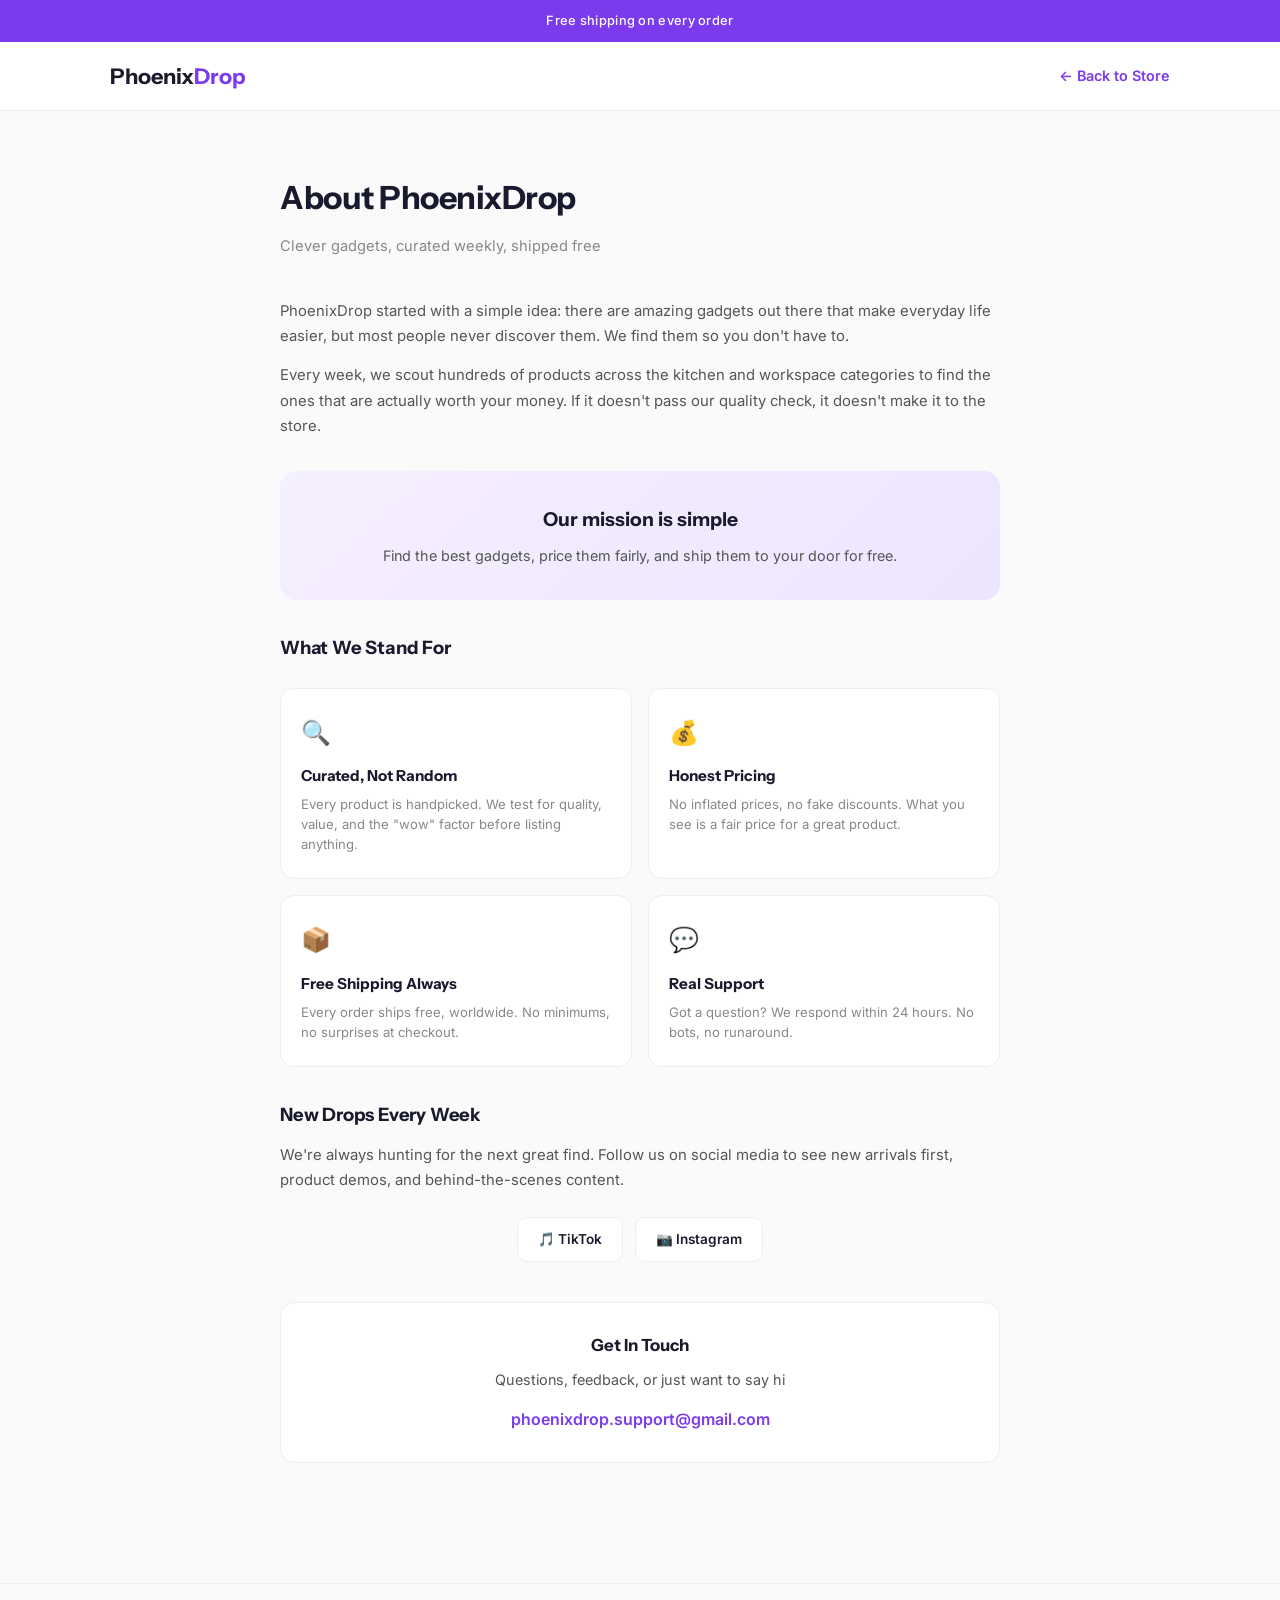
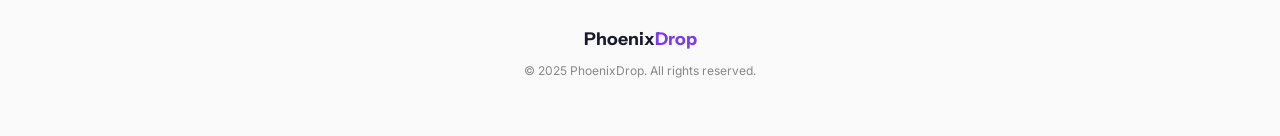
==== about.html @ 6f63354a "rebuild: update store with latest products" ====
<!DOCTYPE html>
<html lang="en">
<head>
<meta charset="UTF-8">
<meta name="viewport" content="width=device-width,initial-scale=1.0">
<title>About | PhoenixDrop</title>
<link rel="preconnect" href="https://fonts.googleapis.com">
<link href="https://fonts.googleapis.com/css2?family=Instrument+Sans:wght@400;500;600;700&family=Inter:wght@400;500;600&display=swap" rel="stylesheet">
<style>
*{margin:0;padding:0;box-sizing:border-box;}
:root{--purple:#7c3aed;--bg:#fafafa;--card:#fff;--text1:#1a1a2e;--text3:#555;--text4:#888;--border:#eee;--font-d:'Instrument Sans',sans-serif;--font-b:'Inter',sans-serif;}
body{font-family:var(--font-b);background:var(--bg);color:var(--text1);line-height:1.7;}
.top-bar{background:var(--purple);color:#fff;text-align:center;padding:10px;font-size:.8rem;font-weight:500;letter-spacing:.3px;}
header{background:var(--card);border-bottom:1px solid var(--border);padding:16px 0;position:sticky;top:0;z-index:100;}
.hdr-inner{max-width:1100px;margin:0 auto;padding:0 20px;display:flex;align-items:center;justify-content:space-between;}
.logo a{text-decoration:none;font-family:var(--font-d);font-size:1.35rem;font-weight:700;color:var(--text1);}
.logo em{font-style:normal;color:var(--purple);}
.back-link{color:var(--purple);text-decoration:none;font-weight:600;font-size:.9rem;}
.back-link:hover{text-decoration:underline;}
.page-wrap{max-width:760px;margin:0 auto;padding:60px 20px 80px;}
h1{font-family:var(--font-d);font-size:2rem;font-weight:700;margin-bottom:8px;letter-spacing:-.5px;}
.subtitle{color:var(--text4);font-size:.92rem;margin-bottom:40px;}
h2{font-family:var(--font-d);font-size:1.15rem;font-weight:700;margin:32px 0 12px;color:var(--text1);letter-spacing:-.2px;}
p{color:var(--text3);margin-bottom:14px;font-size:.93rem;}
.values-grid{display:grid;grid-template-columns:repeat(2,1fr);gap:16px;margin:24px 0 32px;}
.val-card{background:var(--card);border:1px solid var(--border);border-radius:14px;padding:24px 20px;}
.val-card .vi{font-size:1.5rem;margin-bottom:10px;}
.val-card .vt{font-family:var(--font-d);font-weight:700;font-size:.95rem;margin-bottom:6px;}
.val-card .vd{font-size:.82rem;color:var(--text4);line-height:1.5;}
.mission-box{background:linear-gradient(135deg,#f5f0ff,#ede5ff);border-radius:16px;padding:32px;margin:32px 0;text-align:center;}
.mission-box .mq{font-family:var(--font-d);font-size:1.2rem;font-weight:700;color:var(--text1);margin-bottom:8px;}
.mission-box p{color:var(--text3);margin:0;font-size:.9rem;}
.social-row{display:flex;gap:12px;justify-content:center;margin:24px 0;}
.social-row a{display:inline-flex;align-items:center;gap:6px;padding:10px 20px;background:var(--card);border:1px solid var(--border);border-radius:10px;text-decoration:none;color:var(--text1);font-weight:600;font-size:.85rem;transition:all .2s;}
.social-row a:hover{border-color:var(--purple);color:var(--purple);transform:translateY(-2px);}
.contact-box{background:var(--card);border:1px solid var(--border);border-radius:14px;padding:28px;margin-top:40px;text-align:center;}
.contact-box h3{font-family:var(--font-d);font-size:1.05rem;margin-bottom:8px;}
.contact-box a{color:var(--purple);font-weight:600;text-decoration:none;}
.contact-box a:hover{text-decoration:underline;}
footer{text-align:center;padding:40px 20px;border-top:1px solid var(--border);margin-top:40px;}
.f-brand{font-family:var(--font-d);font-weight:700;font-size:1.1rem;}
.f-brand em{font-style:normal;color:var(--purple);}
.f-copy{font-size:.75rem;color:var(--text4);margin-top:8px;}
@media(max-width:600px){.values-grid{grid-template-columns:1fr;}.social-row{flex-direction:column;align-items:center;}h1{font-size:1.5rem;}}
</style>
</head>
<body>
<div class="top-bar">Free shipping on every order</div>
<header>
  <div class="hdr-inner">
    <div class="logo"><a href="index.html">Phoenix<em>Drop</em></a></div>
    <a href="index.html" class="back-link">&larr; Back to Store</a>
  </div>
</header>
<div class="page-wrap">
  <h1>About PhoenixDrop</h1>
  <p class="subtitle">Clever gadgets, curated weekly, shipped free</p>

  <p>PhoenixDrop started with a simple idea: there are amazing gadgets out there that make everyday life easier, but most people never discover them. We find them so you don't have to.</p>
  <p>Every week, we scout hundreds of products across the kitchen and workspace categories to find the ones that are actually worth your money. If it doesn't pass our quality check, it doesn't make it to the store.</p>

  <div class="mission-box">
    <div class="mq">Our mission is simple</div>
    <p>Find the best gadgets, price them fairly, and ship them to your door for free.</p>
  </div>

  <h2>What We Stand For</h2>
  <div class="values-grid">
    <div class="val-card">
      <div class="vi">&#x1F50D;</div>
      <div class="vt">Curated, Not Random</div>
      <div class="vd">Every product is handpicked. We test for quality, value, and the "wow" factor before listing anything.</div>
    </div>
    <div class="val-card">
      <div class="vi">&#x1F4B0;</div>
      <div class="vt">Honest Pricing</div>
      <div class="vd">No inflated prices, no fake discounts. What you see is a fair price for a great product.</div>
    </div>
    <div class="val-card">
      <div class="vi">&#x1F4E6;</div>
      <div class="vt">Free Shipping Always</div>
      <div class="vd">Every order ships free, worldwide. No minimums, no surprises at checkout.</div>
    </div>
    <div class="val-card">
      <div class="vi">&#x1F4AC;</div>
      <div class="vt">Real Support</div>
      <div class="vd">Got a question? We respond within 24 hours. No bots, no runaround.</div>
    </div>
  </div>

  <h2>New Drops Every Week</h2>
  <p>We're always hunting for the next great find. Follow us on social media to see new arrivals first, product demos, and behind-the-scenes content.</p>

  <div class="social-row">
    <a href="https://tiktok.com/@phoenixdropstore" target="_blank">&#x1F3B5; TikTok</a>
    <a href="https://instagram.com/phoenixdropstore" target="_blank">&#x1F4F7; Instagram</a>
  </div>

  <div class="contact-box">
    <h3>Get In Touch</h3>
    <p style="color:var(--text3);font-size:.9rem;">Questions, feedback, or just want to say hi</p>
    <a href="mailto:phoenixdrop.support@gmail.com">phoenixdrop.support@gmail.com</a>
  </div>
</div>
<footer>
  <div class="f-brand">Phoenix<em>Drop</em></div>
  <p class="f-copy">&copy; 2025 PhoenixDrop. All rights reserved.</p>
</footer>
</body>
</html>
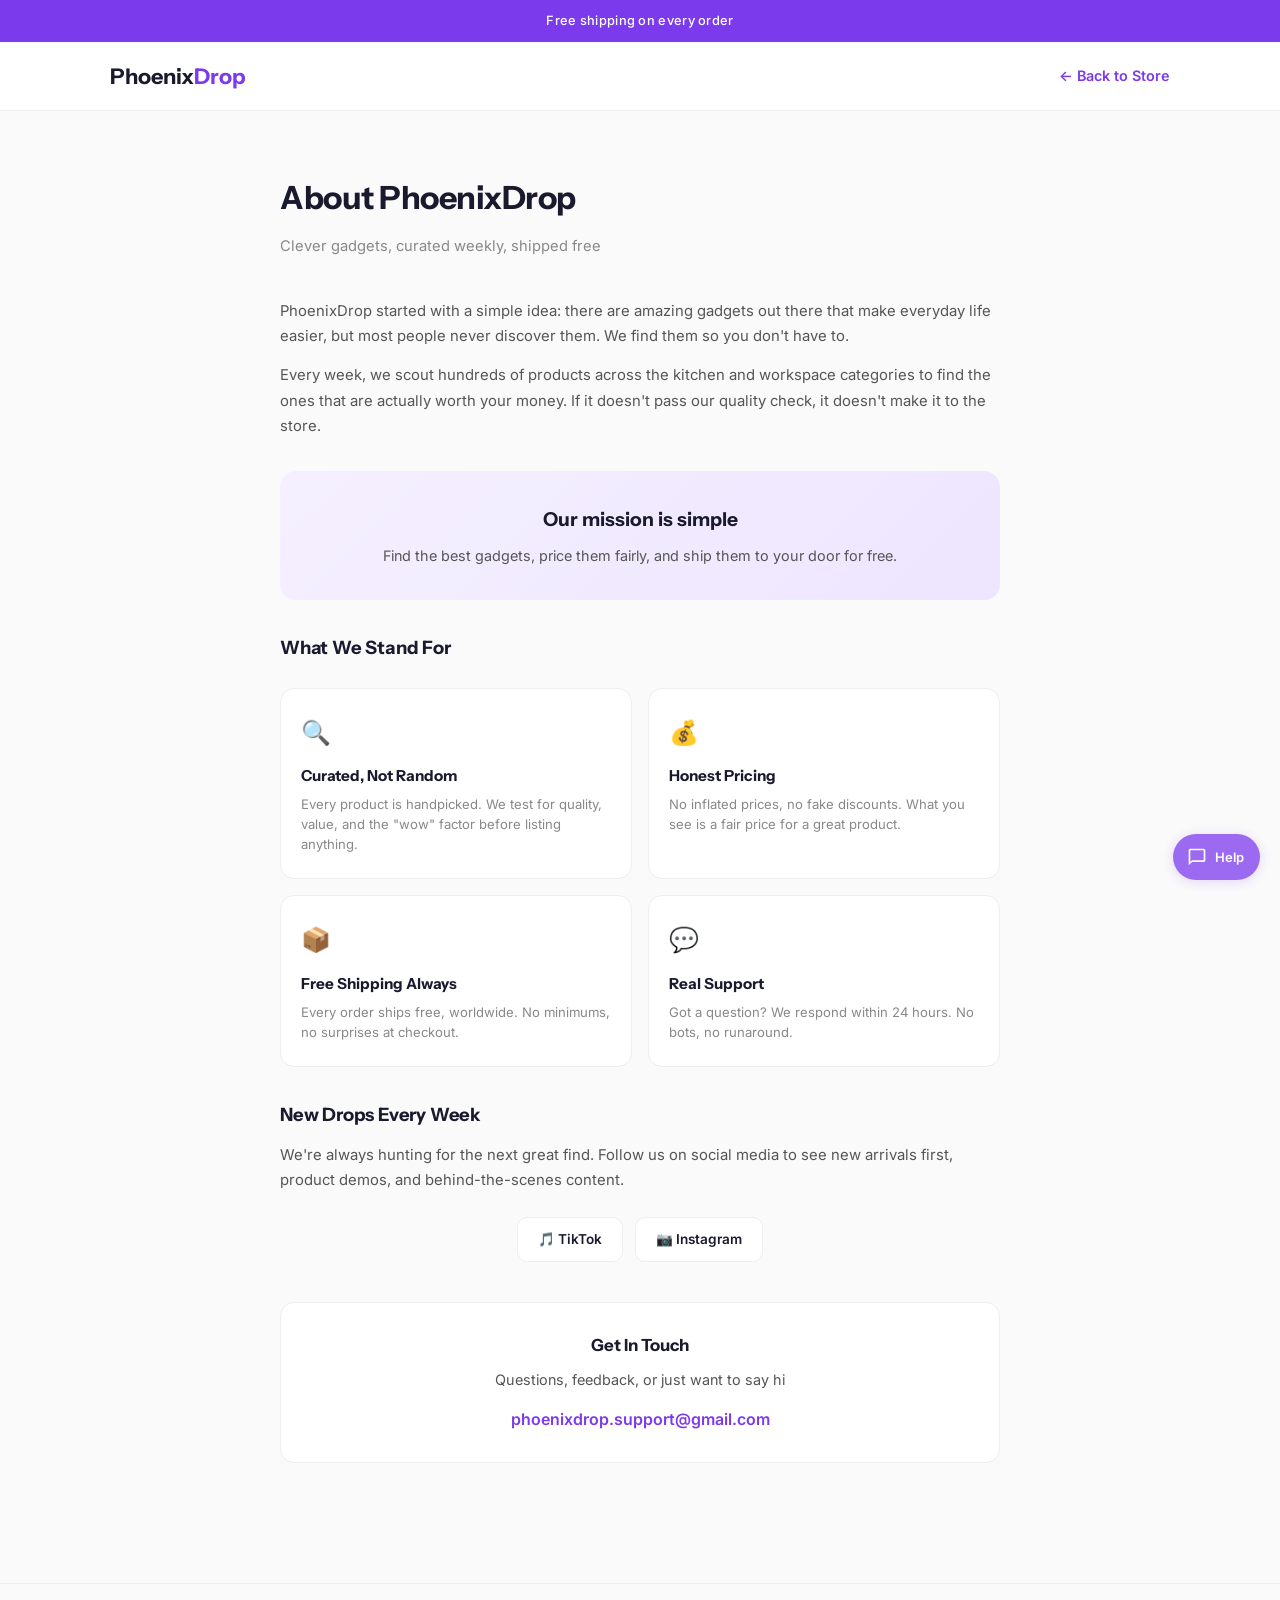
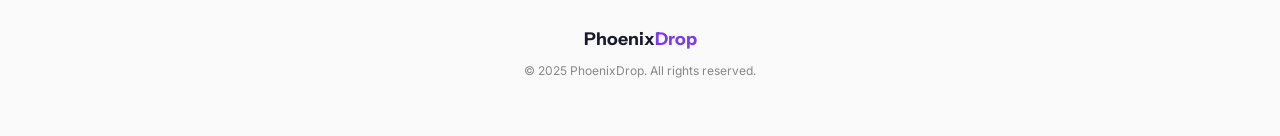
==== commit d76b9b7f: "rebuild: auto-deploy" ====
--- a/about.html
+++ b/about.html
@@ -106,5 +106,399 @@
   <div class="f-brand">Phoenix<em>Drop</em></div>
   <p class="f-copy">&copy; 2025 PhoenixDrop. All rights reserved.</p>
 </footer>
+
+<!-- PD-CHAT-START -->
+<!-- PhoenixDrop Smart Assistant v1.1 -->
+<style>
+/* ===== LAUNCHER: subtle on desktop, slim tab on mobile ===== */
+#pd-chat-launcher {
+    position: fixed;
+    bottom: 20px;
+    right: 20px;
+    z-index: 9999;
+    height: 46px;
+    border-radius: 23px;
+    background: #7c3aed;
+    border: none;
+    cursor: pointer;
+    box-shadow: 0 2px 12px rgba(124,58,237,0.25);
+    display: flex;
+    align-items: center;
+    justify-content: center;
+    gap: 8px;
+    padding: 0 16px 0 14px;
+    transition: all 0.25s ease;
+    opacity: 0.75;
+}
+#pd-chat-launcher:hover {
+    opacity: 1;
+    box-shadow: 0 4px 20px rgba(124,58,237,0.4);
+    transform: scale(1.03);
+}
+#pd-chat-launcher svg {
+    width: 20px;
+    height: 20px;
+    fill: #fff;
+    flex-shrink: 0;
+}
+#pd-chat-launcher .pd-launch-label {
+    color: #fff;
+    font-size: 13px;
+    font-weight: 600;
+    font-family: 'Inter', sans-serif;
+    white-space: nowrap;
+}
+#pd-chat-launcher .pd-close-icon { display: none; }
+#pd-chat-launcher.open .pd-chat-icon { display: none; }
+#pd-chat-launcher.open .pd-launch-label { display: none; }
+#pd-chat-launcher.open .pd-close-icon { display: block; }
+#pd-chat-launcher.open {
+    width: 42px;
+    height: 42px;
+    border-radius: 50%%;
+    padding: 0;
+    opacity: 1;
+}
+
+/* ===== CHAT WINDOW ===== */
+#pd-chat-window {
+    position: fixed;
+    bottom: 76px;
+    right: 20px;
+    z-index: 9998;
+    width: 370px;
+    max-width: calc(100vw - 24px);
+    height: 500px;
+    max-height: calc(100vh - 100px);
+    background: #fff;
+    border-radius: 16px;
+    box-shadow: 0 12px 48px rgba(0,0,0,0.15);
+    display: none;
+    flex-direction: column;
+    overflow: hidden;
+    font-family: 'Inter', sans-serif;
+    border: 1px solid #e5e7eb;
+}
+#pd-chat-window.open {
+    display: flex;
+    animation: pdChatSlideUp 0.25s ease-out;
+}
+@keyframes pdChatSlideUp {
+    from { opacity: 0; transform: translateY(12px); }
+    to { opacity: 1; transform: translateY(0); }
+}
+
+#pd-chat-header {
+    background: #7c3aed;
+    color: #fff;
+    padding: 14px 18px;
+    display: flex;
+    align-items: center;
+    gap: 10px;
+    flex-shrink: 0;
+}
+#pd-chat-header-avatar {
+    width: 32px;
+    height: 32px;
+    border-radius: 50%%;
+    background: rgba(255,255,255,0.2);
+    display: flex;
+    align-items: center;
+    justify-content: center;
+    font-size: 16px;
+}
+#pd-chat-header-info h3 {
+    margin: 0;
+    font-size: 14px;
+    font-weight: 600;
+    font-family: 'Instrument Sans', 'Inter', sans-serif;
+}
+#pd-chat-header-info p {
+    margin: 2px 0 0 0;
+    font-size: 11px;
+    opacity: 0.85;
+}
+
+#pd-chat-messages {
+    flex: 1;
+    overflow-y: auto;
+    padding: 14px;
+    display: flex;
+    flex-direction: column;
+    gap: 10px;
+    background: #f9fafb;
+}
+#pd-chat-messages::-webkit-scrollbar { width: 4px; }
+#pd-chat-messages::-webkit-scrollbar-thumb { background: #d1d5db; border-radius: 4px; }
+
+.pd-msg {
+    max-width: 85%%;
+    padding: 10px 14px;
+    border-radius: 12px;
+    font-size: 14px;
+    line-height: 1.5;
+    word-wrap: break-word;
+}
+.pd-msg-bot {
+    background: #fff;
+    color: #111827;
+    align-self: flex-start;
+    border: 1px solid #e5e7eb;
+    border-bottom-left-radius: 4px;
+}
+.pd-msg-user {
+    background: #7c3aed;
+    color: #fff;
+    align-self: flex-end;
+    border-bottom-right-radius: 4px;
+}
+.pd-msg-bot a {
+    color: #7c3aed;
+    text-decoration: underline;
+}
+
+.pd-typing {
+    display: flex;
+    gap: 4px;
+    padding: 10px 14px;
+    align-self: flex-start;
+}
+.pd-typing span {
+    width: 8px;
+    height: 8px;
+    border-radius: 50%%;
+    background: #d1d5db;
+    animation: pdTypingBounce 1.2s ease-in-out infinite;
+}
+.pd-typing span:nth-child(2) { animation-delay: 0.2s; }
+.pd-typing span:nth-child(3) { animation-delay: 0.4s; }
+@keyframes pdTypingBounce {
+    0%%,80%%,100%% { transform: translateY(0); }
+    40%% { transform: translateY(-6px); }
+}
+
+.pd-quick-replies {
+    display: flex;
+    flex-wrap: wrap;
+    gap: 6px;
+    margin-top: 6px;
+}
+.pd-quick-btn {
+    background: #f3f0ff;
+    color: #7c3aed;
+    border: 1px solid #ddd6fe;
+    border-radius: 20px;
+    padding: 6px 14px;
+    font-size: 13px;
+    cursor: pointer;
+    transition: all 0.15s;
+    font-family: 'Inter', sans-serif;
+}
+.pd-quick-btn:hover {
+    background: #7c3aed;
+    color: #fff;
+    border-color: #7c3aed;
+}
+
+#pd-chat-input-area {
+    padding: 10px 14px;
+    border-top: 1px solid #e5e7eb;
+    display: flex;
+    gap: 8px;
+    background: #fff;
+    flex-shrink: 0;
+}
+#pd-chat-input {
+    flex: 1;
+    border: 1px solid #e5e7eb;
+    border-radius: 24px;
+    padding: 10px 16px;
+    font-size: 14px;
+    outline: none;
+    font-family: 'Inter', sans-serif;
+    transition: border-color 0.15s;
+}
+#pd-chat-input:focus { border-color: #7c3aed; }
+#pd-chat-send {
+    width: 38px;
+    height: 38px;
+    border-radius: 50%%;
+    background: #7c3aed;
+    border: none;
+    cursor: pointer;
+    display: flex;
+    align-items: center;
+    justify-content: center;
+    transition: background 0.15s;
+    flex-shrink: 0;
+}
+#pd-chat-send:hover { background: #6d28d9; }
+#pd-chat-send svg { width: 18px; height: 18px; fill: #fff; }
+
+/* ===== MESSAGE FORM (escalation) ===== */
+#pd-msg-form {
+    display: none;
+    padding: 16px;
+    background: #f9fafb;
+    flex-direction: column;
+    gap: 10px;
+    flex: 1;
+    overflow-y: auto;
+}
+#pd-msg-form h4 {
+    margin: 0 0 4px 0;
+    font-size: 15px;
+    color: #111827;
+    font-family: 'Instrument Sans', 'Inter', sans-serif;
+}
+#pd-msg-form p {
+    margin: 0 0 8px 0;
+    font-size: 13px;
+    color: #6b7280;
+}
+#pd-msg-form input,
+#pd-msg-form textarea,
+#pd-msg-form select {
+    width: 100%%;
+    border: 1px solid #e5e7eb;
+    border-radius: 8px;
+    padding: 10px 12px;
+    font-size: 14px;
+    font-family: 'Inter', sans-serif;
+    outline: none;
+    box-sizing: border-box;
+}
+#pd-msg-form input:focus,
+#pd-msg-form textarea:focus,
+#pd-msg-form select:focus {
+    border-color: #7c3aed;
+}
+#pd-msg-form textarea { resize: vertical; min-height: 80px; }
+#pd-msg-form-submit {
+    background: #7c3aed;
+    color: #fff;
+    border: none;
+    border-radius: 8px;
+    padding: 12px;
+    font-size: 14px;
+    font-weight: 600;
+    cursor: pointer;
+    transition: background 0.15s;
+    font-family: 'Inter', sans-serif;
+}
+#pd-msg-form-submit:hover { background: #6d28d9; }
+#pd-msg-form-success {
+    display: none;
+    text-align: center;
+    padding: 24px 16px;
+}
+#pd-msg-form-success svg { width: 48px; height: 48px; margin-bottom: 12px; }
+.pd-back-to-chat {
+    background: none;
+    border: 1px solid #e5e7eb;
+    border-radius: 8px;
+    padding: 8px 16px;
+    font-size: 13px;
+    cursor: pointer;
+    color: #6b7280;
+    margin-top: 8px;
+    font-family: 'Inter', sans-serif;
+}
+.pd-back-to-chat:hover { border-color: #7c3aed; color: #7c3aed; }
+
+/* ===== MOBILE: slim side tab instead of floating circle ===== */
+@media (max-width: 640px) {
+    #pd-chat-launcher {
+        bottom: auto;
+        top: 50%%;
+        right: 0;
+        transform: translateY(-50%%) rotate(-90deg);
+        transform-origin: right center;
+        border-radius: 10px 10px 0 0;
+        padding: 6px 14px;
+        height: auto;
+        opacity: 0.85;
+        box-shadow: -2px 0 10px rgba(124,58,237,0.2);
+    }
+    #pd-chat-launcher:hover {
+        opacity: 1;
+        transform: translateY(-50%%) rotate(-90deg) scale(1);
+    }
+    #pd-chat-launcher svg { width: 16px; height: 16px; }
+    #pd-chat-launcher .pd-launch-label { font-size: 12px; }
+    #pd-chat-launcher.open {
+        top: auto;
+        bottom: 8px;
+        right: 8px;
+        width: 40px;
+        height: 40px;
+        border-radius: 50%%;
+        padding: 0;
+        transform: none;
+        opacity: 1;
+    }
+    #pd-chat-window {
+        right: 0;
+        bottom: 0;
+        left: 0;
+        top: auto;
+        width: 100vw;
+        max-width: 100vw;
+        height: 85vh;
+        max-height: 85vh;
+        border-radius: 16px 16px 0 0;
+    }
+}
+</style>
+
+<button id="pd-chat-launcher" onclick="window.PD_Chat.toggle()" aria-label="Chat with us">
+    <svg class="pd-chat-icon" viewBox="0 0 24 24"><path d="M20 2H4c-1.1 0-2 .9-2 2v18l4-4h14c1.1 0 2-.9 2-2V4c0-1.1-.9-2-2-2zm0 14H6l-2 2V4h16v12z"/></svg>
+    <span class="pd-launch-label">Help</span>
+    <svg class="pd-close-icon" viewBox="0 0 24 24"><path d="M19 6.41L17.59 5 12 10.59 6.41 5 5 6.41 10.59 12 5 17.59 6.41 19 12 13.41 17.59 19 19 17.59 13.41 12z"/></svg>
+</button>
+
+<div id="pd-chat-window">
+    <div id="pd-chat-header">
+        <div id="pd-chat-header-avatar">🔥</div>
+        <div id="pd-chat-header-info">
+            <h3>PhoenixDrop Support</h3>
+            <p>✅ Online now</p>
+        </div>
+    </div>
+    <div id="pd-chat-messages"></div>
+    <div id="pd-msg-form">
+        <h4>📩 Leave us a message</h4>
+        <p>We'll get back to you within 24 hours.</p>
+        <input type="text" id="pd-msg-name" placeholder="Your name" required>
+        <input type="email" id="pd-msg-email" placeholder="Your email" required>
+        <select id="pd-msg-topic">
+            <option value="">Select a topic...</option>
+            <option value="order">Order issue</option>
+            <option value="shipping">Shipping question</option>
+            <option value="return">Return / Refund</option>
+            <option value="product">Product question</option>
+            <option value="payment">Payment issue</option>
+            <option value="other">Other</option>
+        </select>
+        <input type="text" id="pd-msg-order-id" placeholder="Order ID (if applicable)">
+        <textarea id="pd-msg-body" placeholder="Describe your issue in detail..."></textarea>
+        <button id="pd-msg-form-submit" onclick="window.PD_Chat.submitMessage()">Send Message</button>
+        <button class="pd-back-to-chat" onclick="window.PD_Chat.backToChat()">Back to chat</button>
+        <div id="pd-msg-form-success">
+            <svg viewBox="0 0 24 24" fill="#10b981"><path d="M12 2C6.48 2 2 6.48 2 12s4.48 10 10 10 10-4.48 10-10S17.52 2 12 2zm-2 15l-5-5 1.41-1.41L10 14.17l7.59-7.59L19 8l-9 9z"/></svg>
+            <h4 style="color:#111827;margin:0 0 4px 0;">Message sent!</h4>
+            <p style="color:#6b7280;font-size:13px;margin:0;">We'll reply to your email within 24 hours.</p>
+            <button class="pd-back-to-chat" onclick="window.PD_Chat.backToChat()" style="margin-top:16px;">Back to chat</button>
+        </div>
+    </div>
+    <div id="pd-chat-input-area">
+        <input type="text" id="pd-chat-input" placeholder="Type a message..." onkeydown="if(event.key==='Enter')window.PD_Chat.send()">
+        <button id="pd-chat-send" onclick="window.PD_Chat.send()">
+            <svg viewBox="0 0 24 24"><path d="M2.01 21L23 12 2.01 3 2 10l15 2-15 2z"/></svg>
+        </button>
+    </div>
+</div>
+<script src="js/chatbot.js"></script>
+<!-- PD-CHAT-END -->
 </body>
 </html>
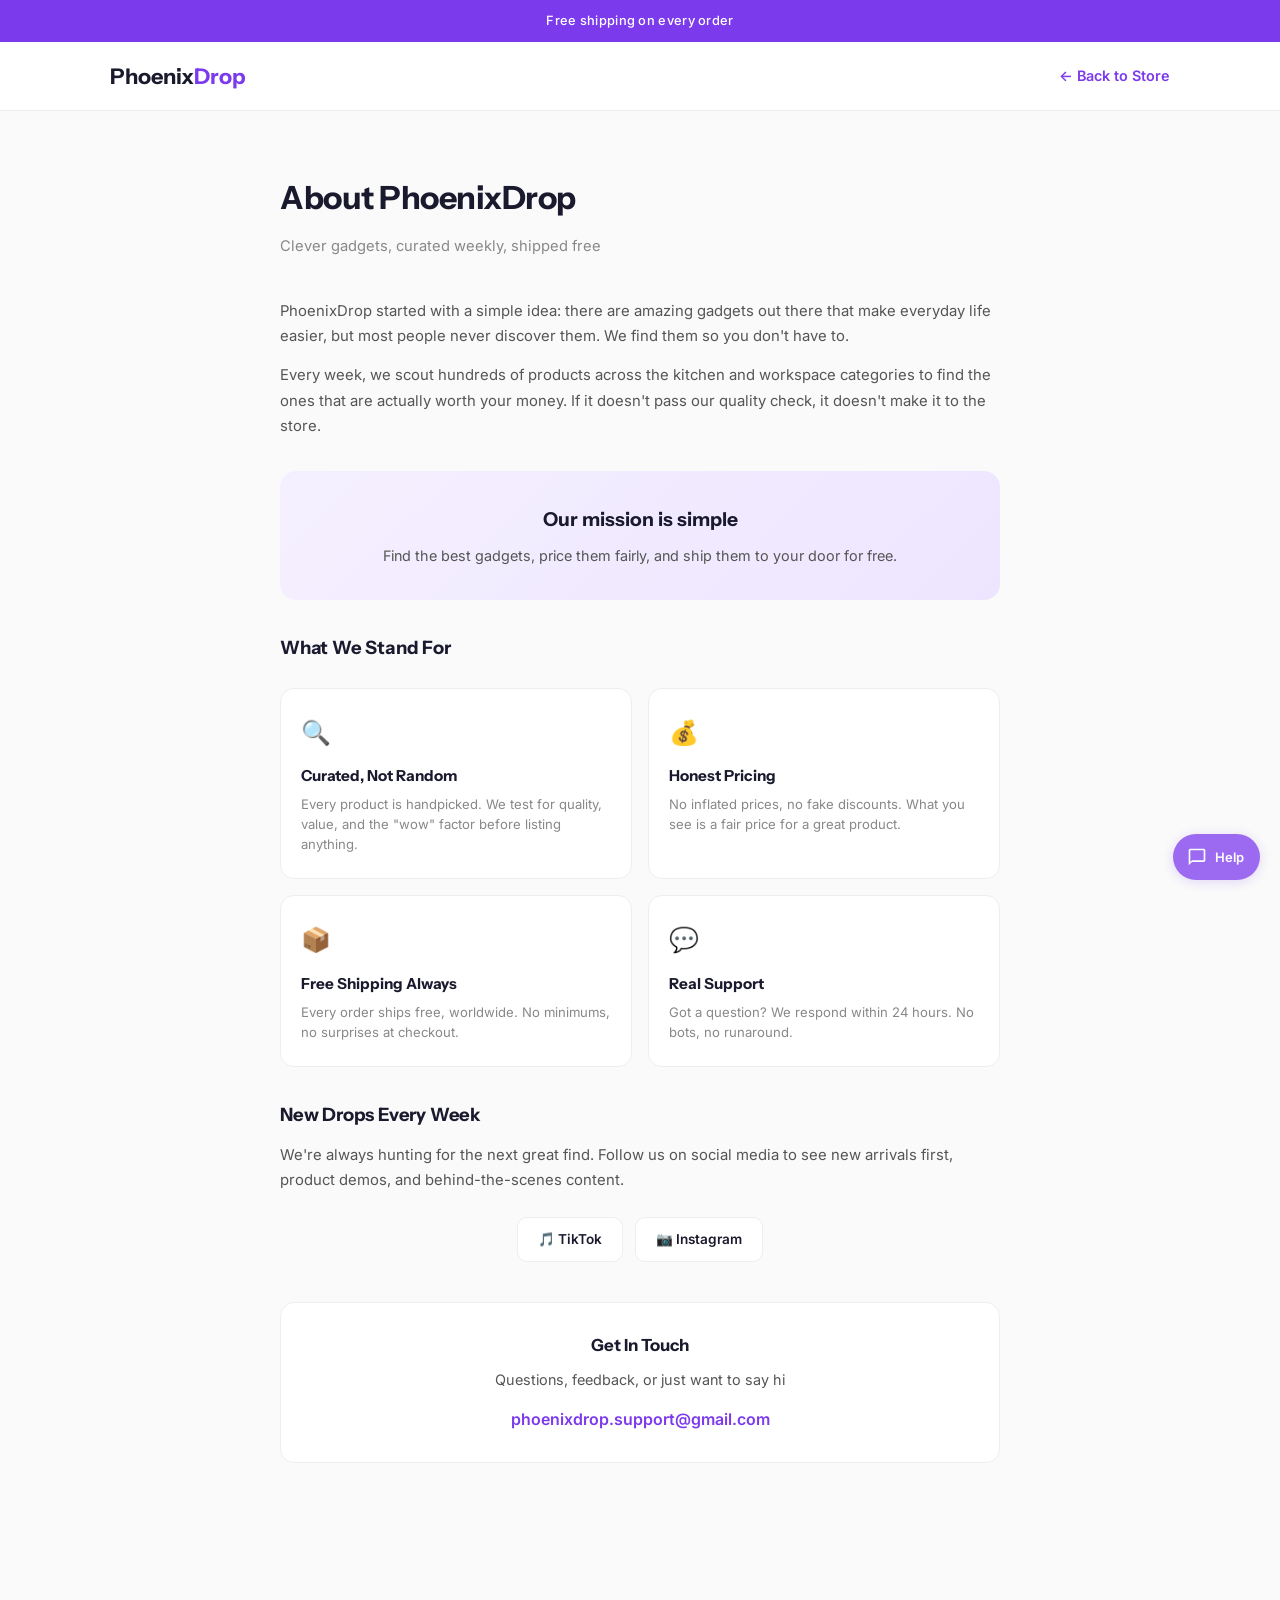
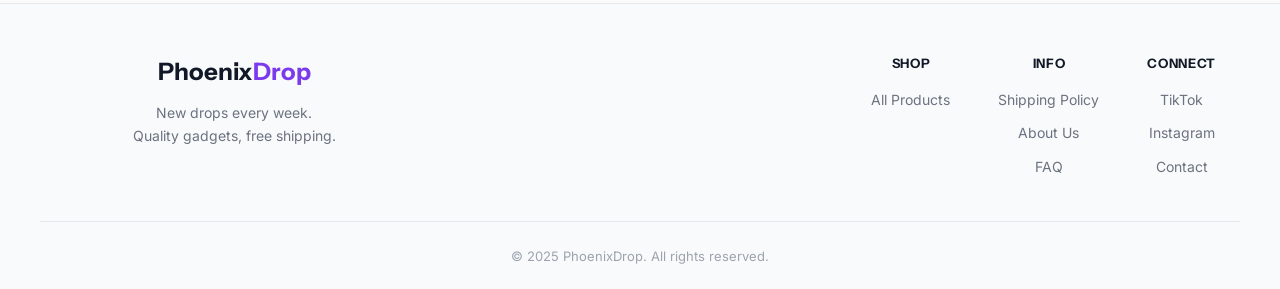
==== commit 4288e063: "rebuild: auto-deploy" ====
--- a/about.html
+++ b/about.html
@@ -102,12 +102,125 @@
     <a href="mailto:phoenixdrop.support@gmail.com">phoenixdrop.support@gmail.com</a>
   </div>
 </div>
-<footer>
-  <div class="f-brand">Phoenix<em>Drop</em></div>
-  <p class="f-copy">&copy; 2025 PhoenixDrop. All rights reserved.</p>
+
+
+
+<!-- PHOENIX_FOOTER_START -->
+
+<style>
+/* PhoenixDrop Footer v7.0 */
+.pd-ft{background:#f9fafb;border-top:1px solid #e5e7eb;padding:0;margin-top:60px;font-family:'Inter',sans-serif}
+.pd-ft-inner{max-width:1200px;margin:0 auto;padding:48px 24px 32px;display:flex;justify-content:space-between;align-items:flex-start;gap:40px;flex-wrap:wrap}
+.pd-ft-brand{flex:1;min-width:220px;max-width:340px}
+.pd-ft-logo{font-family:'Instrument Sans',sans-serif;font-size:24px;font-weight:700;color:#111827;margin:0 0 10px}
+.pd-ft-logo span{color:#7c3aed}
+.pd-ft-brand p{color:#6b7280;font-size:14px;line-height:1.6;margin:0}
+.pd-ft-cols{display:flex;gap:48px;flex-wrap:wrap}
+.pd-ft-col h4{font-family:'Instrument Sans',sans-serif;font-size:13px;font-weight:700;color:#111827;text-transform:uppercase;letter-spacing:0.05em;margin:0 0 14px}
+.pd-ft-col a{display:block;color:#6b7280;font-size:14px;text-decoration:none;margin:0 0 10px;transition:color 0.15s}
+.pd-ft-col a:hover{color:#7c3aed}
+.pd-ft-bottom{max-width:1200px;margin:0 auto;padding:20px 24px;border-top:1px solid #e5e7eb}
+.pd-ft-bottom span{color:#9ca3af;font-size:13px}
+@media(max-width:768px){
+.pd-ft-inner{flex-direction:column;align-items:center;text-align:center;padding:40px 20px 24px;gap:32px}
+.pd-ft-brand{max-width:100%;min-width:0}
+.pd-ft-cols{justify-content:center;gap:36px}
+.pd-ft-col{min-width:100px}
+.pd-ft-bottom{text-align:center;padding:16px 20px}
+}
+</style>
+
+<footer class="pd-ft">
+<div class="pd-ft-inner">
+<div class="pd-ft-brand">
+<div class="pd-ft-logo">Phoenix<span>Drop</span></div>
+<p>New drops every week.<br>Quality gadgets, free shipping.</p>
+</div>
+<div class="pd-ft-cols">
+<div class="pd-ft-col">
+<h4>Shop</h4>
+<a href="index.html">All Products</a>
+</div>
+<div class="pd-ft-col">
+<h4>Info</h4>
+<a href="shipping.html">Shipping Policy</a>
+<a href="about.html">About Us</a>
+<a href="faq.html">FAQ</a>
+</div>
+<div class="pd-ft-col">
+<h4>Connect</h4>
+<a href="https://www.tiktok.com/@phoenixdropstore" target="_blank" rel="noopener">TikTok</a>
+<a href="https://www.instagram.com/phoenixdropstore" target="_blank" rel="noopener">Instagram</a>
+<a href="mailto:phoenixdrop.support@gmail.com">Contact</a>
+</div>
+</div>
+</div>
+<div class="pd-ft-bottom">
+<span>&copy; 2025 PhoenixDrop. All rights reserved.</span>
+</div>
 </footer>
-
-<!-- PD-CHAT-START -->
+<!-- PHOENIX_FOOTER_END -->
+
+
+<!-- PHOENIX_CHAT_START -->
+
+<style>
+/* PhoenixDrop Chat Mobile Fix v7.0 */
+@media screen and (max-width: 640px) {
+  #pd-chat-trigger,
+  .pd-chat-trigger,
+  [onclick*="PD_Chat.toggle"],
+  [onclick*="PD_Chat.open"] {
+    position: fixed !important;
+    bottom: 20px !important;
+    right: 16px !important;
+    left: auto !important;
+    top: auto !important;
+    transform: none !important;
+    writing-mode: horizontal-tb !important;
+    opacity: 1 !important;
+    visibility: visible !important;
+    z-index: 99999 !important;
+    width: auto !important;
+    height: auto !important;
+    min-width: 56px !important;
+    min-height: 44px !important;
+    display: flex !important;
+    align-items: center !important;
+    justify-content: center !important;
+    padding: 10px 18px !important;
+    border-radius: 50px !important;
+    background: #7c3aed !important;
+    color: white !important;
+    font-size: 14px !important;
+    font-weight: 600 !important;
+    font-family: 'Inter', sans-serif !important;
+    box-shadow: 0 4px 15px rgba(124,58,237,0.35) !important;
+    cursor: pointer !important;
+    letter-spacing: 0 !important;
+    text-orientation: mixed !important;
+    border: none !important;
+  }
+}
+/* Ensure chat window is usable on mobile */
+@media screen and (max-width: 640px) {
+  #pd-chat-window,
+  .pd-chat-window {
+    position: fixed !important;
+    bottom: 0 !important;
+    right: 0 !important;
+    left: 0 !important;
+    top: auto !important;
+    width: 100% !important;
+    max-width: 100% !important;
+    height: 85vh !important;
+    max-height: 85vh !important;
+    border-radius: 16px 16px 0 0 !important;
+    z-index: 100000 !important;
+  }
+}
+</style>
+
 <!-- PhoenixDrop Smart Assistant v1.1 -->
 <style>
 /* ===== LAUNCHER: subtle on desktop, slim tab on mobile ===== */
@@ -499,6 +612,6 @@
     </div>
 </div>
 <script src="js/chatbot.js"></script>
-<!-- PD-CHAT-END -->
+<!-- PHOENIX_CHAT_END -->
 </body>
 </html>
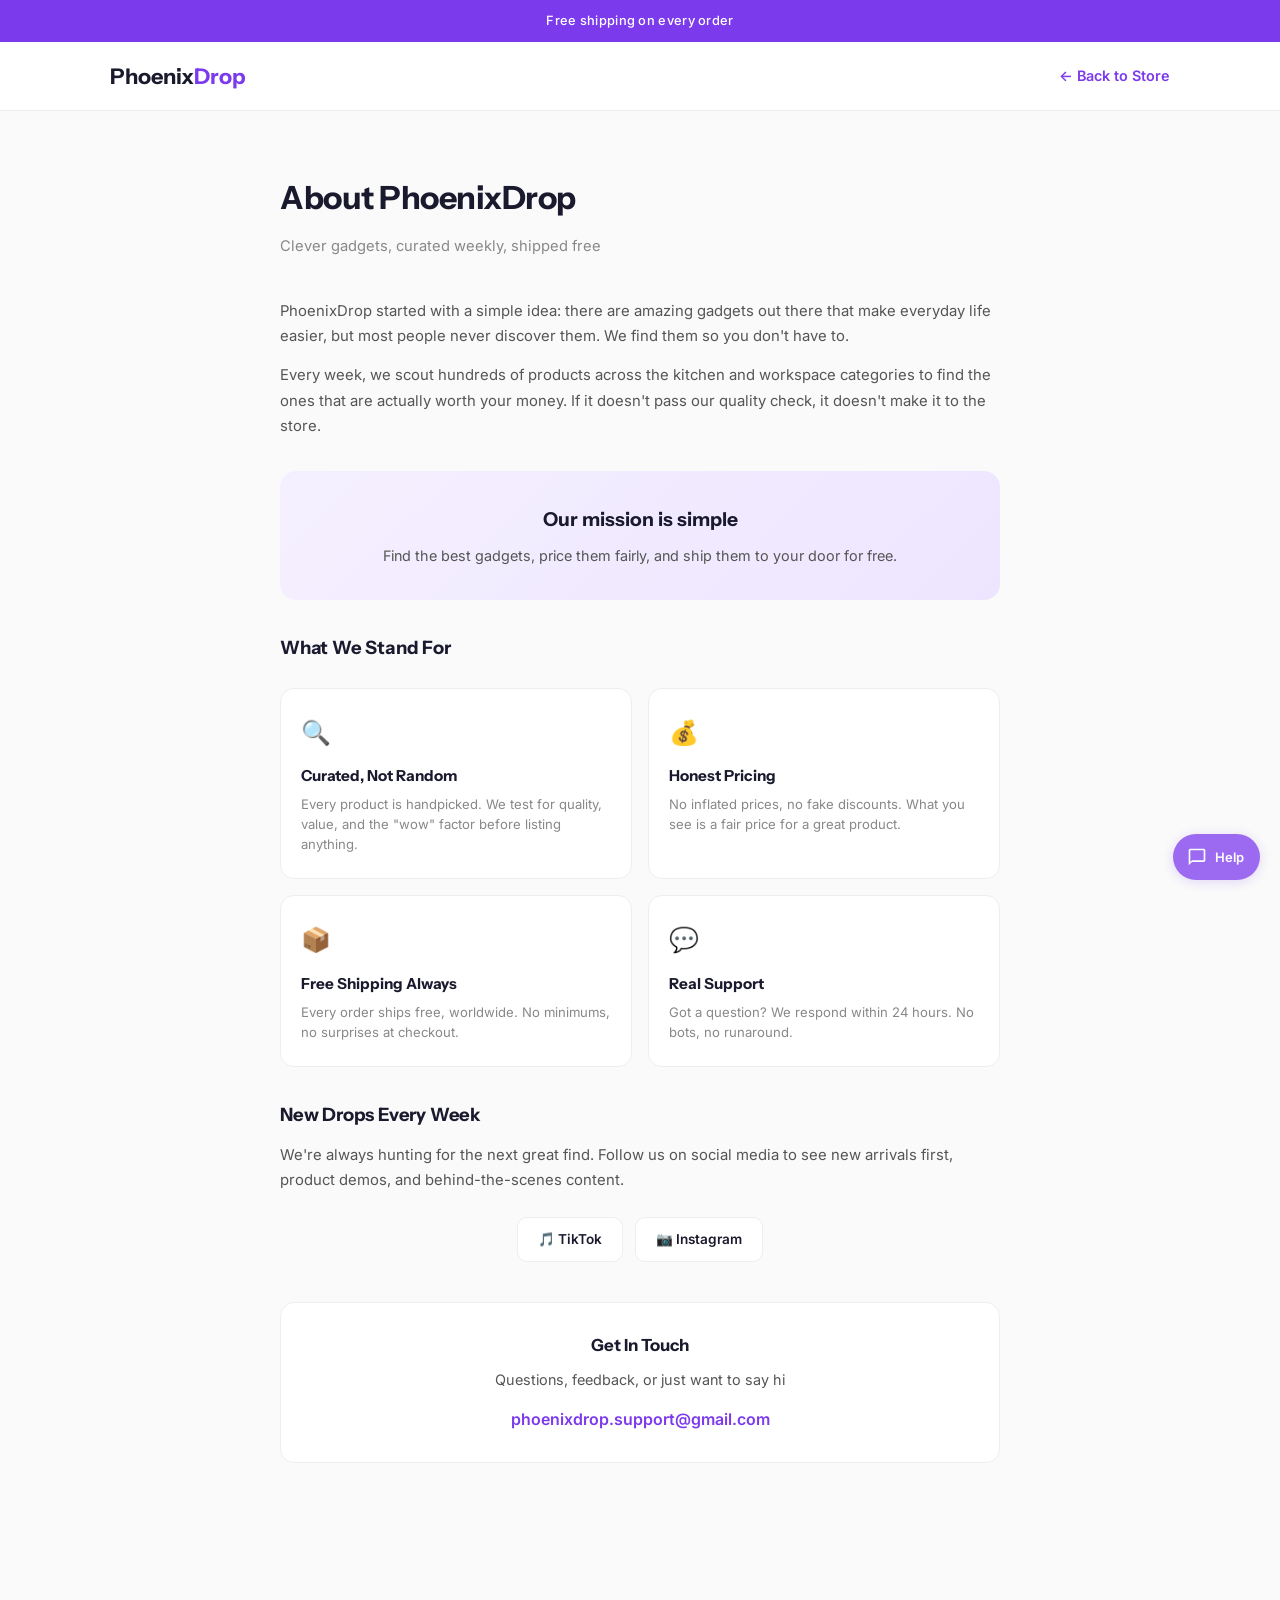
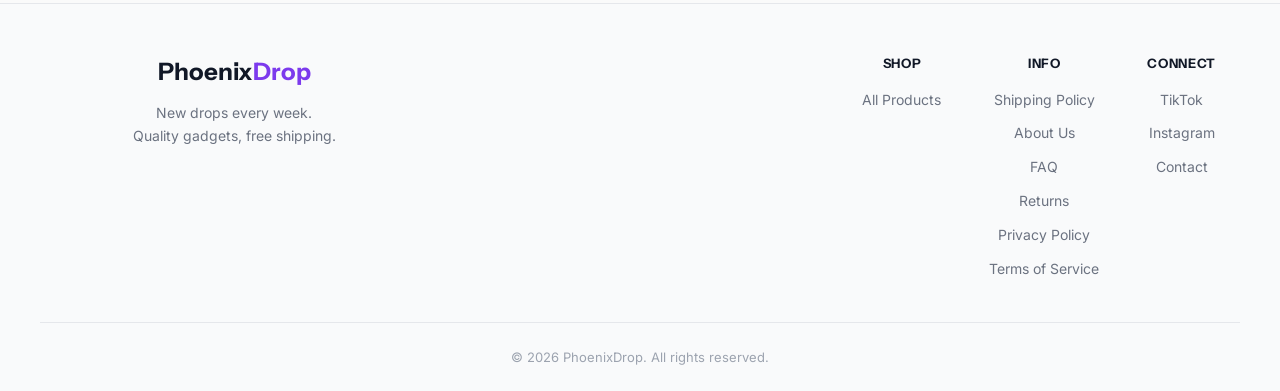
==== commit bb69115b: "rebuild: auto-deploy" ====
--- a/about.html
+++ b/about.html
@@ -146,6 +146,9 @@
 <a href="shipping.html">Shipping Policy</a>
 <a href="about.html">About Us</a>
 <a href="faq.html">FAQ</a>
+<a href="returns.html">Returns</a>
+<a href="privacy.html">Privacy Policy</a>
+<a href="terms.html">Terms of Service</a>
 </div>
 <div class="pd-ft-col">
 <h4>Connect</h4>
@@ -156,7 +159,7 @@
 </div>
 </div>
 <div class="pd-ft-bottom">
-<span>&copy; 2025 PhoenixDrop. All rights reserved.</span>
+<span>&copy; 2026 PhoenixDrop. All rights reserved.</span>
 </div>
 </footer>
 <!-- PHOENIX_FOOTER_END -->
@@ -165,7 +168,9 @@
 <!-- PHOENIX_CHAT_START -->
 
 <style>
-/* PhoenixDrop Chat Mobile Fix v7.0 */
+/* PhoenixDrop Chat Mobile Fix v7.1 */
+
+/* Force trigger to be a visible bottom-right pill on mobile */
 @media screen and (max-width: 640px) {
   #pd-chat-trigger,
   .pd-chat-trigger,
@@ -202,7 +207,8 @@
     border: none !important;
   }
 }
-/* Ensure chat window is usable on mobile */
+
+/* Chat window: full-width bottom sheet on mobile */
 @media screen and (max-width: 640px) {
   #pd-chat-window,
   .pd-chat-window {
@@ -218,8 +224,75 @@
     border-radius: 16px 16px 0 0 !important;
     z-index: 100000 !important;
   }
+
+  /* Close button in chat header - always visible and tappable */
+  #pd-chat-window .pd-chat-close,
+  #pd-chat-window [onclick*="close"],
+  #pd-chat-window [onclick*="toggle"],
+  .pd-chat-window .pd-chat-close,
+  .pd-chat-window [onclick*="close"],
+  .pd-chat-window [onclick*="toggle"],
+  .pd-chat-header button,
+  .pd-chat-header .close,
+  .pd-chat-header [class*="close"],
+  #pd-chat-window button[style*="close"],
+  #pd-chat-window .pd-chat-head button,
+  .pd-chat-head button {
+    display: flex !important;
+    align-items: center !important;
+    justify-content: center !important;
+    min-width: 36px !important;
+    min-height: 36px !important;
+    width: 36px !important;
+    height: 36px !important;
+    font-size: 20px !important;
+    opacity: 1 !important;
+    visibility: visible !important;
+    pointer-events: auto !important;
+    cursor: pointer !important;
+    background: rgba(255,255,255,0.2) !important;
+    border: none !important;
+    border-radius: 50% !important;
+    color: white !important;
+    position: relative !important;
+    z-index: 100001 !important;
+    -webkit-tap-highlight-color: transparent !important;
+  }
 }
 </style>
+
+<script>
+/* Mobile close fallback: if no close button found, inject one */
+(function(){
+  function ensureMobileClose(){
+    var win = document.getElementById('pd-chat-window');
+    if(!win) return;
+    var head = win.querySelector('.pd-chat-head') || win.querySelector('.pd-chat-header') || win.firstElementChild;
+    if(!head) return;
+    var existing = head.querySelector('.pd-mob-close');
+    if(existing) return;
+    var btn = document.createElement('button');
+    btn.className = 'pd-mob-close';
+    btn.innerHTML = '&times;';
+    btn.setAttribute('aria-label','Close chat');
+    btn.style.cssText = 'position:absolute;top:10px;right:12px;width:36px;height:36px;min-width:36px;min-height:36px;border-radius:50%;background:rgba(255,255,255,0.2);border:none;color:white;font-size:22px;display:flex;align-items:center;justify-content:center;cursor:pointer;z-index:100002;-webkit-tap-highlight-color:transparent;';
+    btn.onclick = function(){
+      if(typeof PD_Chat !== 'undefined' && PD_Chat.toggle) { PD_Chat.toggle(); }
+      else if(typeof PD_Chat !== 'undefined' && PD_Chat.close) { PD_Chat.close(); }
+      else { win.style.display = 'none'; }
+    };
+    head.style.position = 'relative';
+    head.appendChild(btn);
+  }
+  if(document.readyState === 'loading'){
+    document.addEventListener('DOMContentLoaded', function(){ setTimeout(ensureMobileClose, 500); });
+  } else {
+    setTimeout(ensureMobileClose, 500);
+  }
+  var obs = new MutationObserver(function(){ setTimeout(ensureMobileClose, 200); });
+  obs.observe(document.body, {childList:true, subtree:true});
+})();
+</script>
 
 <!-- PhoenixDrop Smart Assistant v1.1 -->
 <style>
